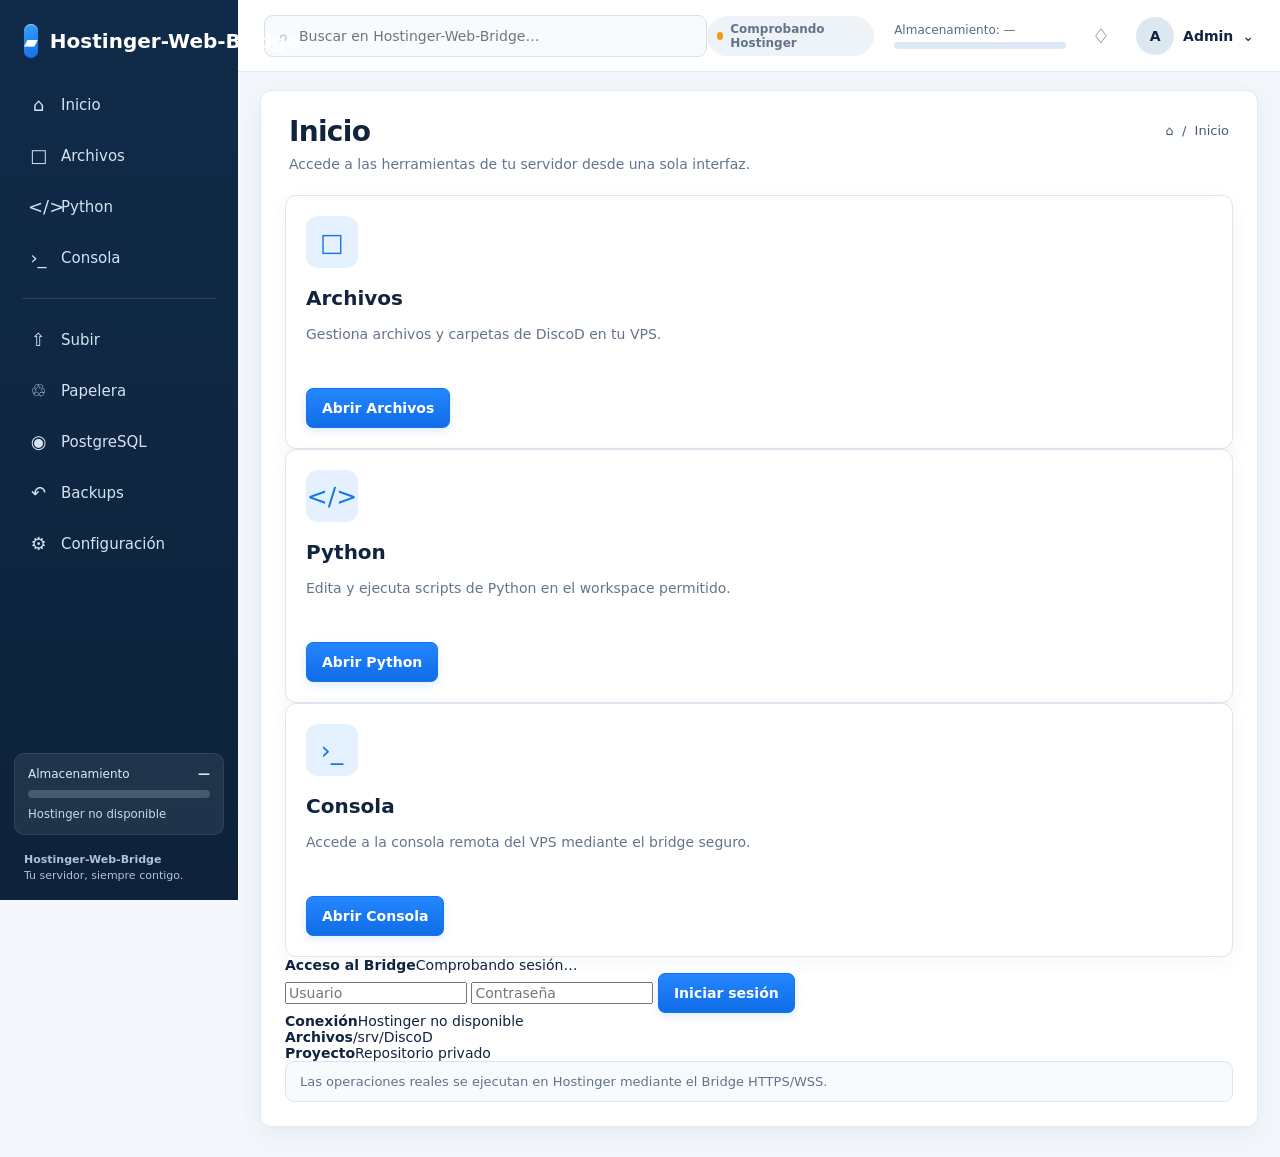
==== portal/index.html @ 49ab1723 "feat: add public portal page" ====
<!doctype html>
<html lang="es">
<head>
  <meta charset="utf-8">
  <meta name="viewport" content="width=device-width, initial-scale=1">
  <title>Inicio | Hostinger-Web-Bridge</title>
  <link rel="stylesheet" href="../shared/discod-shell.css">
  <link rel="stylesheet" href="./styles.css">
</head>
<body>
<div class="app-shell">
  <aside class="sidebar">
    <a class="brand" href="../portal/"><span class="brand-icon">▰</span><span>Hostinger-Web-Bridge</span></a>
    <nav class="nav-list" aria-label="Navegación principal">
      <a class="nav-item" data-module="portal" href="../portal/"><span class="nav-icon">⌂</span><span class="nav-label">Inicio</span></a>
      <a class="nav-item" data-module="files" href="../files/"><span class="nav-icon">□</span><span class="nav-label">Archivos</span></a>
      <a class="nav-item" data-module="python" href="../python/"><span class="nav-icon">&lt;/&gt;</span><span class="nav-label">Python</span></a>
      <a class="nav-item" data-module="terminal" href="../terminal/"><span class="nav-icon">›_</span><span class="nav-label">Consola</span></a>
      <div class="nav-separator"></div>
      <a class="nav-item" href="../files/"><span class="nav-icon">⇧</span><span class="nav-label">Subir</span></a>
      <a class="nav-item" href="../files/"><span class="nav-icon">♲</span><span class="nav-label">Papelera</span></a>
      <a class="nav-item" href="../files/"><span class="nav-icon">◉</span><span class="nav-label">PostgreSQL</span></a>
      <a class="nav-item" href="../files/"><span class="nav-icon">↶</span><span class="nav-label">Backups</span></a>
      <a class="nav-item" href="../files/"><span class="nav-icon">⚙</span><span class="nav-label">Configuración</span></a>
    </nav>
    <div class="sidebar-spacer"></div>
    <section class="storage-card"><div class="storage-head"><span>Almacenamiento</span><strong>—</strong></div><div class="progress"><span></span></div><small>Hostinger no disponible</small></section>
    <div class="sidebar-footer"><strong>Hostinger-Web-Bridge</strong><span>Tu servidor, siempre contigo.</span></div>
  </aside>
  <main class="main-column">
    <header class="topbar">
      <label class="searchbox"><span>⌕</span><input type="search" placeholder="Buscar en Hostinger-Web-Bridge…" disabled></label>
      <div class="topbar-right">
        <span class="bridge-status" data-bridge-status data-state="checking">Comprobando Hostinger</span>
        <div class="top-storage"><span>Almacenamiento: —</span><div class="mini-progress"><span></span></div></div>
        <button class="icon-button" type="button" aria-label="Actividad">♢</button>
        <div class="user-menu"><span class="avatar">A</span><strong>Admin</strong><span>⌄</span></div>
      </div>
    </header>
    <section class="content">
      <section class="panel page-panel home-panel">
        <div class="page-heading-row">
          <div><h1>Inicio</h1><p>Accede a las herramientas de tu servidor desde una sola interfaz.</p></div>
          <nav class="breadcrumb" aria-label="Ruta">⌂ &nbsp;/&nbsp; Inicio</nav>
        </div>
        <div class="module-grid">
          <article class="module-card"><div class="card-icon">□</div><h2>Archivos</h2><p>Gestiona archivos y carpetas de DiscoD en tu VPS.</p><a class="btn primary" href="../files/">Abrir Archivos</a></article>
          <article class="module-card"><div class="card-icon">&lt;/&gt;</div><h2>Python</h2><p>Edita y ejecuta scripts de Python en el workspace permitido.</p><a class="btn primary" href="../python/">Abrir Python</a></article>
          <article class="module-card"><div class="card-icon">›_</div><h2>Consola</h2><p>Accede a la consola remota del VPS mediante el bridge seguro.</p><a class="btn primary" href="../terminal/">Abrir Consola</a></article>
        </div>
        <section class="bridge-login" aria-label="Acceso al Bridge">
          <div class="bridge-login-copy"><strong>Acceso al Bridge</strong><span data-login-message>Comprobando sesión…</span></div>
          <form class="bridge-login-form" data-login-form>
            <input data-login-user autocomplete="username" placeholder="Usuario" required>
            <input data-login-password type="password" autocomplete="current-password" placeholder="Contraseña" required>
            <button class="btn primary" type="submit">Iniciar sesión</button>
            <button class="btn" type="button" data-action="logout" hidden>Cerrar sesión</button>
          </form>
        </section>
        <section class="overview-grid" aria-label="Estado del servidor">
          <div class="overview-card"><strong>Conexión</strong><span data-bridge-status>Hostinger no disponible</span></div>
          <div class="overview-card"><strong>Archivos</strong><span>/srv/DiscoD</span></div>
          <div class="overview-card"><strong>Proyecto</strong><span>Repositorio privado</span></div>
        </section>
        <div class="notice">Las operaciones reales se ejecutan en Hostinger mediante el Bridge HTTPS/WSS.</div>
      </section>
    </section>
  </main>
</div>
<script src="../shared/navigation.js"></script>
<script src="../shared/bridge-status.js"></script>
<script src="../shared/bridge-config.js"></script>
<script src="./app.js"></script>
</body>
</html>
---- shared/discod-shell.css ----
:root {
  --navy: #0f2743;
  --navy-2: #163a61;
  --blue: #1677ff;
  --blue-2: #0967e8;
  --bg: #f4f8fc;
  --card: #ffffff;
  --text: #10233f;
  --muted: #64748b;
  --line: #dce6f0;
  --green: #16a36a;
  --shadow: 0 8px 28px rgba(26, 62, 101, .08);
  font-family: Inter, ui-sans-serif, system-ui, -apple-system, BlinkMacSystemFont, "Segoe UI", sans-serif;
}
*{box-sizing:border-box}
html,body{margin:0;min-height:100%;background:var(--bg);color:var(--text);font-size:14px}
a{color:inherit;text-decoration:none}
button,input,textarea{font:inherit}
.app-shell{min-height:100vh;display:flex}
.sidebar{width:238px;position:fixed;inset:0 auto 0 0;background:linear-gradient(180deg,#102b49,#0d223a);color:#dbe8f6;display:flex;flex-direction:column;padding:24px 14px 18px;z-index:20}
.brand{display:flex;align-items:center;gap:12px;font-size:20px;font-weight:800;color:#fff;padding:0 10px 24px;white-space:nowrap}
.brand-icon{width:42px;height:34px;border-radius:8px;background:linear-gradient(145deg,#37a0ff,#116fe5);display:grid;place-items:center;color:#fff;box-shadow:inset 0 1px 0 #84c8ff;font-size:18px}
.nav-list{display:flex;flex-direction:column;gap:6px}
.nav-separator{height:1px;background:rgba(255,255,255,.12);margin:12px 8px}
.nav-item{color:#d5e3f2;width:100%;padding:12px 14px;border-radius:8px;display:flex;gap:12px;align-items:center;cursor:pointer;font-size:15px}
.nav-item:hover,.nav-item.active{background:linear-gradient(90deg,#176bc3,#245f99);color:#fff}
.nav-icon{width:21px;text-align:center;font-size:18px}
.sidebar-spacer{flex:1}
.storage-card{background:rgba(255,255,255,.08);border:1px solid rgba(255,255,255,.08);border-radius:10px;padding:13px;margin-bottom:18px}
.storage-head{display:flex;justify-content:space-between;gap:12px;align-items:center;margin-bottom:9px;font-size:12px}
.progress,.mini-progress{height:8px;background:#dce8f4;border-radius:99px;overflow:hidden}
.progress>span,.mini-progress>span{display:block;height:100%;width:0;background:linear-gradient(90deg,#1784ff,#43a6ff);border-radius:99px}
.storage-card .progress{background:rgba(255,255,255,.18)}
.storage-card small{display:block;margin-top:9px;color:#c8d9ea}
.sidebar-footer{display:flex;flex-direction:column;gap:3px;padding:0 10px;color:#adc3d9;font-size:11px}
.main-column{margin-left:238px;min-width:0;width:calc(100% - 238px)}
.topbar{height:72px;background:#fff;border-bottom:1px solid #e2eaf2;display:flex;align-items:center;justify-content:space-between;padding:0 26px;position:sticky;top:0;z-index:10}
.searchbox{width:min(520px,48vw);height:42px;border:1px solid #d5e0eb;background:#f8fbfe;border-radius:9px;display:flex;align-items:center;gap:10px;padding:0 14px;color:#708399}
.searchbox input{border:0;outline:0;background:transparent;width:100%;color:var(--text)}
.topbar-right{display:flex;align-items:center;gap:20px}
.top-storage{width:210px;color:#596b82;font-size:12px}
.top-storage>span{display:block;margin-bottom:5px}
.mini-progress{height:7px}.mini-progress>span{width:0}
.icon-button{border:0;background:transparent;font-size:20px;color:#415975;cursor:pointer}
.user-menu{display:flex;align-items:center;gap:9px}.avatar{width:38px;height:38px;background:#dce7f2;border-radius:50%;display:grid;place-items:center;font-weight:700}
.content{padding:18px 22px 30px}.panel{background:var(--card);border:1px solid #e1e9f1;border-radius:11px;box-shadow:var(--shadow)}
.page-panel{padding:24px;min-height:calc(100vh - 114px)}
.page-heading-row{display:flex;justify-content:space-between;align-items:flex-start;gap:18px;margin:0 4px 20px}
.page-heading-row h1,.page-heading h1{margin:0 0 6px;font-size:28px;letter-spacing:-.025em}.page-heading-row p,.page-heading p{color:var(--muted);margin:0;line-height:1.5}
.breadcrumb{color:#435b76;padding-top:8px;font-size:13px}
.toolbar{display:flex;gap:9px;align-items:center;flex-wrap:wrap;margin-bottom:16px}
.btn{height:40px;border:1px solid #d6e1eb;background:#f8fafc;color:#1a324e;border-radius:7px;padding:0 15px;font-weight:600;cursor:pointer;white-space:nowrap}
.btn:hover:not(:disabled){background:#edf4fb}.btn:disabled{opacity:.5;cursor:not-allowed}.btn.primary{background:linear-gradient(180deg,#2486ff,#0f6de6);color:#fff;border-color:#1473ed;box-shadow:0 3px 8px rgba(20,115,237,.15)}.btn.square{padding:0 13px}
.bridge-status{display:inline-flex;align-items:center;gap:7px;padding:6px 10px;border-radius:999px;background:#eef3f8;color:#62738a;font-size:12px;font-weight:700}.bridge-status::before{content:"";width:8px;height:8px;border-radius:50%;background:#94a3b8}.bridge-status[data-state="connected"]{background:#e7f8ef;color:#13714c}.bridge-status[data-state="connected"]::before{background:var(--green)}.bridge-status[data-state="checking"]::before{background:#f59e0b}.bridge-status[data-state="disconnected"]{background:#f2f5f8;color:#607086}
.empty-mini{padding:22px;color:#8292a5;text-align:center}.empty-state{min-height:320px;display:grid;place-items:center;align-content:center;text-align:center;color:#5f7288;padding:30px}.empty-state h3{color:#243c57;margin:12px 0 4px}.empty-state p{margin:0}
.table-wrap{border:1px solid #dfe7ef;border-radius:8px;overflow:auto;position:relative;background:#fff}.file-table{width:100%;border-collapse:collapse;font-size:13px;min-width:760px}.file-table th{height:42px;background:#f7fafc;text-align:left;color:#344a63;border-bottom:1px solid #dfe7ef;padding:0 12px;font-weight:700}.file-table td{height:47px;border-bottom:1px solid #e7edf3;padding:0 12px}.file-table tbody tr:hover{background:#f8fbff}.file-table .check{width:46px;text-align:center}.file-footer{display:flex;justify-content:space-between;color:#64748b;font-size:12px;padding:15px 4px 0}
.module-card{border:1px solid var(--line);background:#fff;border-radius:11px;padding:20px;box-shadow:0 5px 18px rgba(35,79,124,.05)}
.card-icon{width:52px;height:52px;border-radius:12px;background:#e5f1ff;color:#1476ec;display:grid;place-items:center;font-size:25px;margin-bottom:18px}.module-card h2{margin:0 0 8px;font-size:20px}.module-card p{color:var(--muted);line-height:1.5;min-height:42px}.module-card .btn{display:inline-flex;align-items:center;justify-content:center;margin-top:8px}
.notice{border:1px solid #dbe5ef;background:#f8fbfe;border-radius:9px;padding:12px 14px;color:#60738a;font-size:13px}
@media(max-width:1000px){.sidebar{width:205px}.main-column{margin-left:205px;width:calc(100% - 205px)}.top-storage{display:none}.page-heading-row{flex-direction:column}.breadcrumb{padding-top:0}}
@media(max-width:720px){.sidebar{width:72px;padding:18px 8px}.brand{justify-content:center;padding:0 6px 20px}.brand>span:last-child,.nav-label,.storage-card,.sidebar-footer{display:none}.nav-item{justify-content:center;padding:12px}.nav-icon{font-size:19px}.main-column{margin-left:72px;width:calc(100% - 72px)}.topbar{padding:0 12px}.searchbox{width:55vw}.user-menu strong,.user-menu>span:last-child{display:none}.content{padding:10px}.page-panel{padding:16px}.page-heading-row h1,.page-heading h1{font-size:23px}.toolbar{gap:7px}.btn{padding:0 11px}.file-footer{flex-direction:column;gap:6px}}
@media(max-width:470px){.searchbox{display:none}.topbar{justify-content:flex-end}.content{padding:8px}.page-panel{padding:13px}.toolbar{align-items:stretch}.toolbar .btn{flex:1 1 auto}.bridge-status{max-width:165px;overflow:hidden;text-overflow:ellipsis;white-space:nowrap}}
.nav-item[aria-disabled="true"]{opacity:.62;cursor:not-allowed}.nav-item[aria-disabled="true"]:hover{background:transparent;color:#d5e3f2}
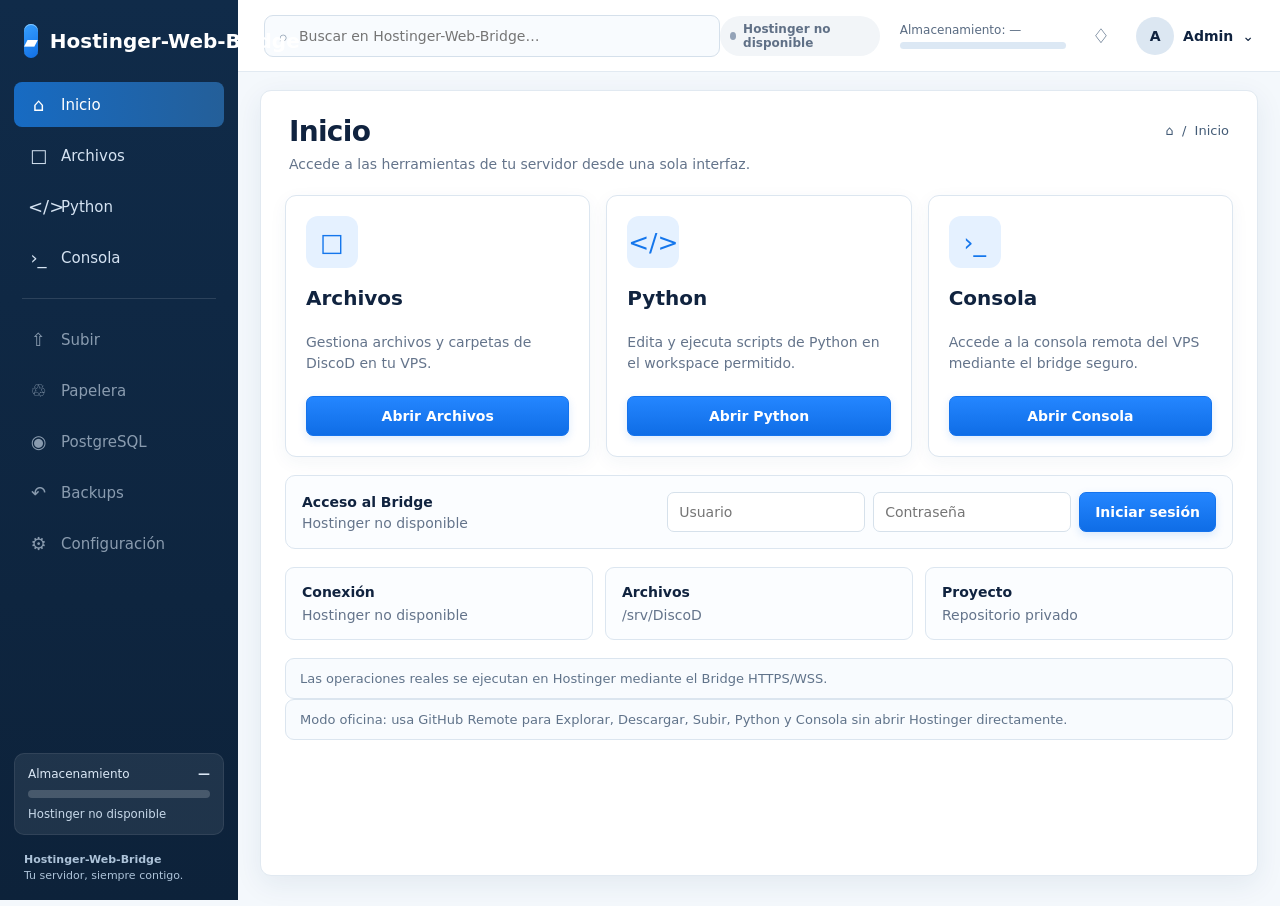
==== commit ccdc4111: "feat: link preview to GitHub Remote workflow" ====
--- a/portal/index.html
+++ b/portal/index.html
@@ -63,6 +63,7 @@
           <div class="overview-card"><strong>Proyecto</strong><span>Repositorio privado</span></div>
         </section>
         <div class="notice">Las operaciones reales se ejecutan en Hostinger mediante el Bridge HTTPS/WSS.</div>
+        <div class="notice">Modo oficina: usa <a href="https://github.com/datapublicm/Hostinger-Web-Bridge/actions/workflows/discod-remote.yml" target="_blank" rel="noopener noreferrer">GitHub Remote</a> para Explorar, Descargar, Subir, Python y Consola sin abrir Hostinger directamente.</div>
       </section>
     </section>
   </main>
--- a/portal/styles.css
+++ b/portal/styles.css
@@ -0,0 +1,5 @@
+.home-panel{min-height:calc(100vh - 114px)}
+.module-grid{display:grid;grid-template-columns:repeat(3,minmax(0,1fr));gap:16px;margin-bottom:18px}.module-card{min-height:245px;display:flex;flex-direction:column}.module-card p{flex:1}.overview-grid{display:grid;grid-template-columns:repeat(3,minmax(0,1fr));gap:12px;margin:18px 0}.overview-card{border:1px solid var(--line);border-radius:9px;padding:16px;display:flex;flex-direction:column;gap:7px;background:#fbfdff}.overview-card span{color:var(--muted)}
+@media(max-width:900px){.module-grid,.overview-grid{grid-template-columns:1fr}}
+.bridge-login{display:flex;align-items:center;justify-content:space-between;gap:18px;border:1px solid var(--line);border-radius:10px;padding:16px;background:#fbfdff;margin:18px 0}.bridge-login-copy{display:flex;flex-direction:column;gap:5px}.bridge-login-copy span{color:var(--muted)}.bridge-login-form{display:flex;align-items:center;gap:8px;flex-wrap:wrap}.bridge-login-form input{height:40px;border:1px solid #d6e1eb;border-radius:7px;padding:0 11px;font:inherit;min-width:150px}
+@media(max-width:900px){.bridge-login{align-items:stretch;flex-direction:column}.bridge-login-form{align-items:stretch}.bridge-login-form input,.bridge-login-form .btn{width:100%}}
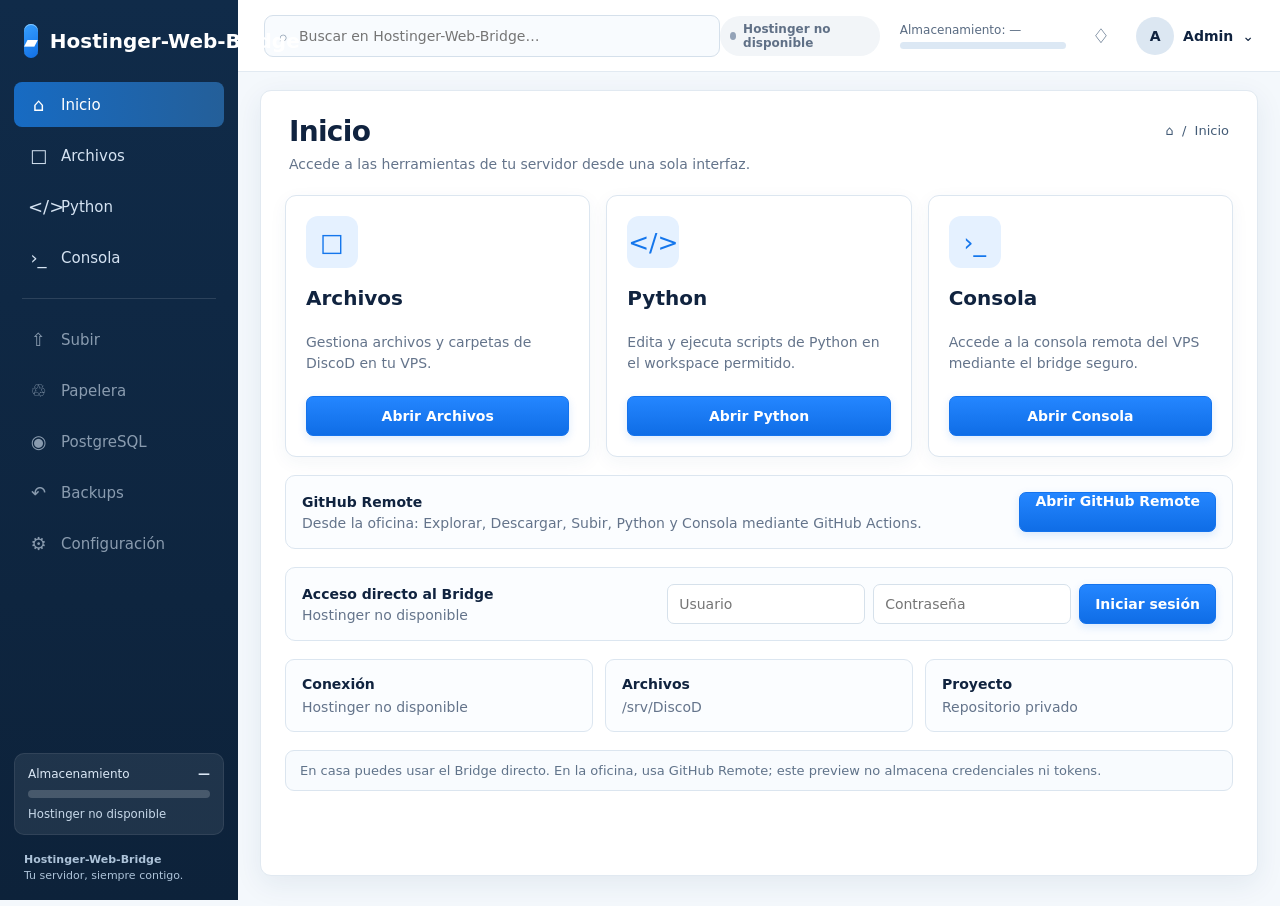
==== commit 18c3bc9c: "feat: expose GitHub Remote entry in preview portal" ====
--- a/portal/index.html
+++ b/portal/index.html
@@ -48,8 +48,14 @@
           <article class="module-card"><div class="card-icon">&lt;/&gt;</div><h2>Python</h2><p>Edita y ejecuta scripts de Python en el workspace permitido.</p><a class="btn primary" href="../python/">Abrir Python</a></article>
           <article class="module-card"><div class="card-icon">›_</div><h2>Consola</h2><p>Accede a la consola remota del VPS mediante el bridge seguro.</p><a class="btn primary" href="../terminal/">Abrir Consola</a></article>
         </div>
+        <section class="bridge-login" aria-label="GitHub Remote">
+          <div class="bridge-login-copy"><strong>GitHub Remote</strong><span>Desde la oficina: Explorar, Descargar, Subir, Python y Consola mediante GitHub Actions.</span></div>
+          <div class="bridge-login-form">
+            <a class="btn primary" href="https://github.com/datapublicm/Hostinger-Web-Bridge/actions/workflows/discod-remote.yml" target="_blank" rel="noopener noreferrer">Abrir GitHub Remote</a>
+          </div>
+        </section>
         <section class="bridge-login" aria-label="Acceso al Bridge">
-          <div class="bridge-login-copy"><strong>Acceso al Bridge</strong><span data-login-message>Comprobando sesión…</span></div>
+          <div class="bridge-login-copy"><strong>Acceso directo al Bridge</strong><span data-login-message>Comprobando sesión…</span></div>
           <form class="bridge-login-form" data-login-form>
             <input data-login-user autocomplete="username" placeholder="Usuario" required>
             <input data-login-password type="password" autocomplete="current-password" placeholder="Contraseña" required>
@@ -62,8 +68,7 @@
           <div class="overview-card"><strong>Archivos</strong><span>/srv/DiscoD</span></div>
           <div class="overview-card"><strong>Proyecto</strong><span>Repositorio privado</span></div>
         </section>
-        <div class="notice">Las operaciones reales se ejecutan en Hostinger mediante el Bridge HTTPS/WSS.</div>
-        <div class="notice">Modo oficina: usa <a href="https://github.com/datapublicm/Hostinger-Web-Bridge/actions/workflows/discod-remote.yml" target="_blank" rel="noopener noreferrer">GitHub Remote</a> para Explorar, Descargar, Subir, Python y Consola sin abrir Hostinger directamente.</div>
+        <div class="notice">En casa puedes usar el Bridge directo. En la oficina, usa GitHub Remote; este preview no almacena credenciales ni tokens.</div>
       </section>
     </section>
   </main>
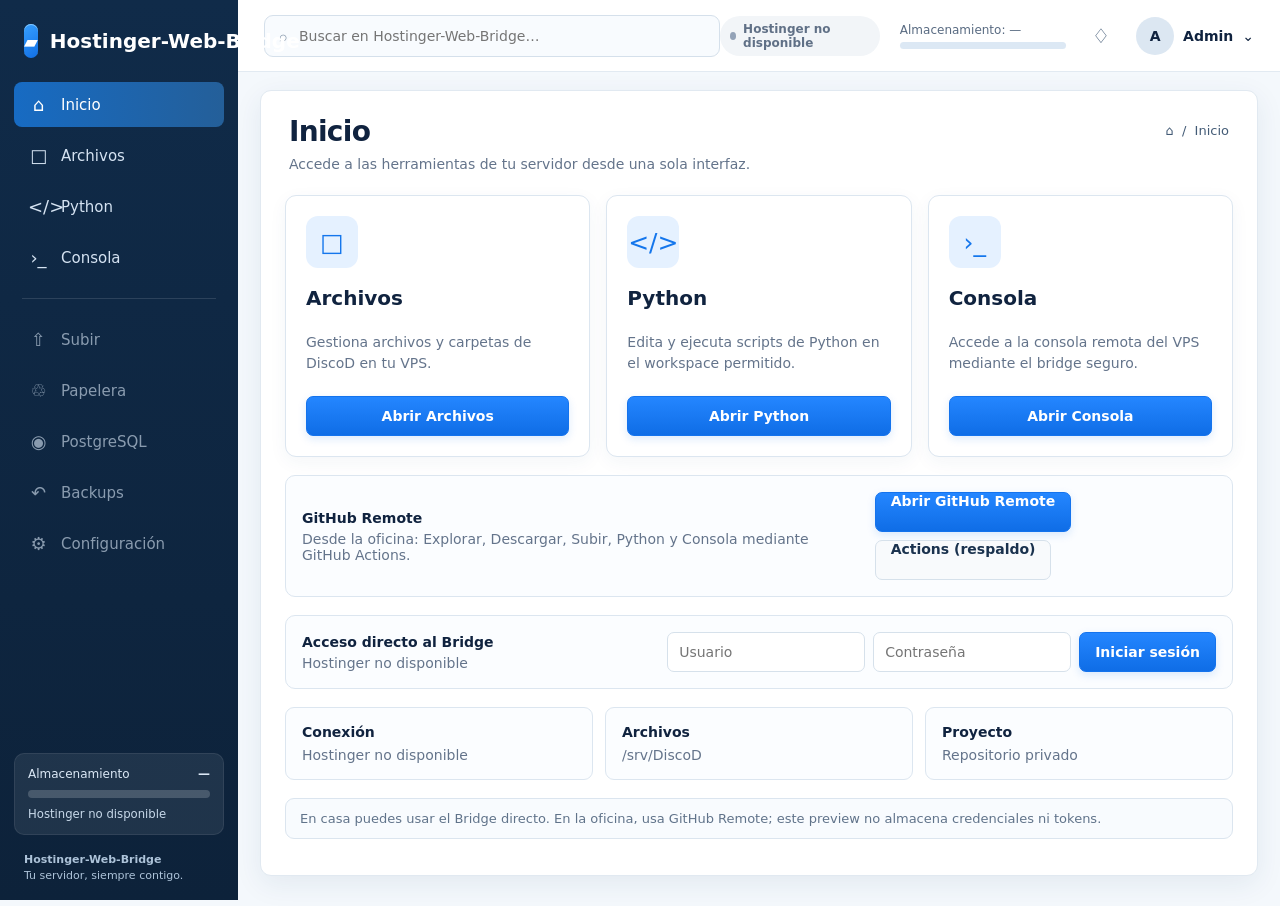
==== commit 5ceedee0: "feat: open GitHub Remote inside Preview" ====
--- a/portal/index.html
+++ b/portal/index.html
@@ -51,7 +51,8 @@
         <section class="bridge-login" aria-label="GitHub Remote">
           <div class="bridge-login-copy"><strong>GitHub Remote</strong><span>Desde la oficina: Explorar, Descargar, Subir, Python y Consola mediante GitHub Actions.</span></div>
           <div class="bridge-login-form">
-            <a class="btn primary" href="https://github.com/datapublicm/Hostinger-Web-Bridge/actions/workflows/discod-remote.yml" target="_blank" rel="noopener noreferrer">Abrir GitHub Remote</a>
+            <a class="btn primary" href="../remote/">Abrir GitHub Remote</a>
+            <a class="btn" href="https://github.com/datapublicm/Hostinger-Web-Bridge/actions/workflows/discod-remote.yml" target="_blank" rel="noopener noreferrer">Actions (respaldo)</a>
           </div>
         </section>
         <section class="bridge-login" aria-label="Acceso al Bridge">
